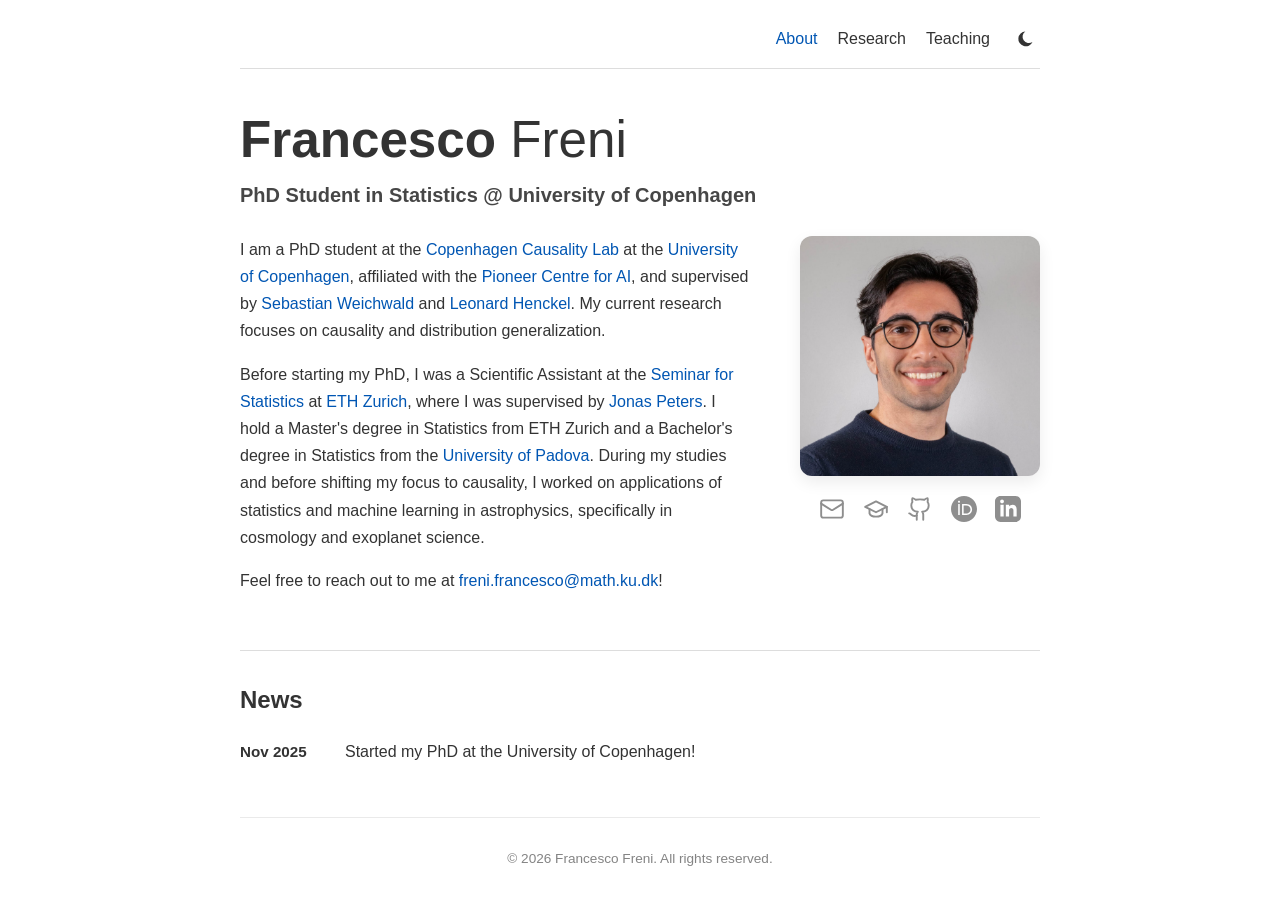
==== index.html @ 77096184 "added favicon" ====
<!DOCTYPE html>
<html lang="en">
<head>
    <meta charset="UTF-8">
    <meta name="viewport" content="width=device-width, initial-scale=1.0">
    <title>Francesco Freni | About</title>
    <link rel="icon" href="data:image/svg+xml,<svg xmlns=%22http://www.w3.org/2000/svg%22 viewBox=%220 0 100 100%22><text y=%22.9em%22 font-size=%2290%22>🌋</text></svg>">
    <link rel="stylesheet" href="style.css">
    <script>
        const savedTheme = localStorage.getItem('theme') || (window.matchMedia('(prefers-color-scheme: dark)').matches ? 'dark' : 'light');
        if (savedTheme === 'dark') document.documentElement.setAttribute('data-theme', 'dark');
    </script>
</head>
<body>
    <header>
        <div class="hidden-title">
            <a href="index.html"><strong>Francesco</strong> Freni</a>
        </div>
        <nav>
            <a href="index.html" class="active">About</a>
            <a href="research.html">Research</a>
            <a href="teaching.html">Teaching</a>
            <button id="theme-toggle" aria-label="Toggle Dark Mode"></button>
        </nav>
    </header>

    <main>
        <div class="hero-title">
            <h1><strong>Francesco</strong> Freni</h1>
            <p>PhD Student in Statistics @ University of Copenhagen</p>
        </div>

        <div class="profile-container">
            <div>
                <p>
                  I am a PhD student at the <a href="https://cocala.github.io/">Copenhagen Causality Lab</a> at the
                  <a href="https://www.ku.dk/en">University of Copenhagen</a>, affiliated with the
                    <a href="https://www.aicentre.dk/">Pioneer Centre for AI</a>,
                  and supervised by <a href="https://sweichwald.de/">Sebastian Weichwald</a> and
                  <a href="https://henckell.github.io">Leonard Henckel</a>.
                  My current research focuses on causality and distribution generalization.
                </p>
                <p>
                  Before starting my PhD, I was a Scientific Assistant at the <a href="https://math.ethz.ch/sfs">Seminar for Statistics</a>
                  at <a href="https://ethz.ch/en.html">ETH Zurich</a>, where I was supervised by
                    <a href="https://people.math.ethz.ch/~jopeters/">Jonas Peters</a>.
                  I hold a Master's degree in Statistics from ETH Zurich and a Bachelor's degree in Statistics from the
                  <a href="https://www.unipd.it/en/">University of Padova</a>.
                    During my studies and before shifting my focus to causality, I worked on applications
                    of statistics and machine learning in astrophysics, specifically in cosmology and exoplanet science.
                </p>
                <p>Feel free to reach out to me at <a href="mailto:freni.francesco@math.ku.dk">freni.francesco@math.ku.dk</a>!</p>
            </div>

            <div class="profile-pic-column">
                <img src="assets/prof_pic.jpg" alt="Francesco Freni" class="profile-pic">
                <div class="social-icons">
                    <a href="mailto:freni.francesco@math.ku.dk" aria-label="Email">
                        <svg class="icon" viewBox="0 0 24 24" fill="none" stroke="currentColor" stroke-width="1.75" stroke-linecap="round" stroke-linejoin="round"><rect width="20" height="16" x="2" y="4" rx="2"/><path d="m22 7-8.97 5.7a1.94 1.94 0 0 1-2.06 0L2 7"/></svg>
                    </a>
                    <a href="https://scholar.google.com/citations?user=vnBYubYAAAAJ" aria-label="Google Scholar">
                        <svg class="icon" viewBox="0 0 24 24" fill="none" stroke="currentColor" stroke-width="1.75" stroke-linecap="round" stroke-linejoin="round"><path d="M2 10L12 5L22 10L12 15L2 10Z"/><path d="M6 12V16C6 16 7 19 12 19C17 19 18 16 18 16V12"/><path d="M22 10V15"/></svg>
                    </a>
                    <a href="https://github.com/francescofreni" aria-label="GitHub">
                        <svg class="icon" viewBox="0 0 24 24" fill="none" stroke="currentColor" stroke-width="1.75" stroke-linecap="round" stroke-linejoin="round"><path d="M15 22v-4a4.8 4.8 0 0 0-1-3.5c3 0 6-2 6-5.5.08-1.25-.27-2.48-1-3.5.28-1.15.28-2.35 0-3.5 0 0-1 0-3 1.5-2.64-.5-5.36-.5-8 0C6 2 5 2 5 2c-.3 1.15-.3 2.35 0 3.5A5.403 5.403 0 0 0 4 9c0 3.5 3 5.5 6 5.5-.39.49-.68 1.05-.85 1.65-.17.6-.22 1.23-.15 1.85v4"/><path d="M9 18c-4.51 2-5-2-7-2"/></svg>
                    </a>
                    <a href="https://orcid.org/0009-0009-1938-6429" aria-label="ORCID">
                        <svg class="icon" viewBox="0 0 24 24" fill="currentColor" aria-hidden="true">
                            <path d="M12 0C5.372 0 0 5.372 0 12s5.372 12 12 12 12-5.372 12-12S18.628 0 12 0zM7.369 4.378c.525 0 .947.431.947.947s-.422.946-.947.946a.95.95 0 0 1-.947-.946c0-.522.422-.947.947-.947zm-.722 3.038h1.444v10.041H6.647V7.416zm3.562 0h3.9c3.712 0 5.344 2.653 5.344 5.025 0 2.578-2.016 5.025-5.325 5.025h-3.919V7.416zm1.444 1.303v7.444h2.297c3.272 0 4.022-2.484 4.022-3.722 0-2.016-1.284-3.722-4.097-3.722h-2.222z"/>
                        </svg>
                    </a>
                    <a href="https://www.linkedin.com/in/francesco-freni/" aria-label="LinkedIn">
                        <svg class="icon" viewBox="0 0 24 24" fill="currentColor" aria-hidden="true"><path d="M19 0h-14c-2.761 0-5 2.239-5 5v14c0 2.761 2.239 5 5 5h14c2.762 0 5-2.239 5-5v-14c0-2.761-2.238-5-5-5zm-11 19h-3v-11h3v11zm-1.5-12.268c-.966 0-1.75-.79-1.75-1.764s.784-1.764 1.75-1.764 1.75.79 1.75 1.764-.783 1.764-1.75 1.764zm13.5 12.268h-3v-5.604c0-3.368-4-3.113-4 0v5.604h-3v-11h3v1.765c1.396-2.586 7-2.777 7 2.476v6.759z"/></svg>
                    </a>
                </div>
            </div>
        </div>

        <hr class="separator">

        <section>
            <h2>News</h2>
            <ul class="news-list">
                <li class="news-item">
                    <div class="news-date">Nov 2025</div>
                    <div class="news-text">Started my PhD at the University of Copenhagen!</div>
                </li>
            </ul>
        </section>
    </main>

    <footer>
        <hr class="separator">
        <p>&copy; 2026 Francesco Freni. All rights reserved.</p>
    </footer>

    <script>
        const toggleBtn = document.getElementById('theme-toggle');
        const root = document.documentElement;

        const sunIcon = `<svg viewBox="0 0 24 24" fill="none" stroke="currentColor" stroke-width="2" stroke-linecap="round" stroke-linejoin="round"><circle cx="12" cy="12" r="4" /><path d="M12 2v2M12 20v2M4.93 4.93l1.41 1.41M17.66 17.66l1.41 1.41M2 12h2M20 12h2M4.93 19.07l1.41-1.41M17.66 6.34l1.41-1.41" /></svg>`;
        const moonIcon = `<svg viewBox="0 0 24 24" aria-hidden="true"><path fill="currentColor" fill-rule="evenodd" d="M21 15.6A8.9 8.9 0 1 1 12.4 3 a7.1 7.1 0 0 0 8.6 12.6z"/></svg>`;

        // Set initial icon
        toggleBtn.innerHTML = root.getAttribute('data-theme') === 'dark' ? sunIcon : moonIcon;

        toggleBtn.addEventListener('click', () => {
            const isDark = root.getAttribute('data-theme') === 'dark';
            if (isDark) {
                root.removeAttribute('data-theme');
                localStorage.setItem('theme', 'light');
                toggleBtn.innerHTML = moonIcon;
            } else {
                root.setAttribute('data-theme', 'dark');
                localStorage.setItem('theme', 'dark');
                toggleBtn.innerHTML = sunIcon;
            }
        });
    </script>
</body>
</html>
---- style.css ----
/* ==========================================================================
   1. Variables & Theming
   ========================================================================== */
:root {
  --text-color: #333;
  --link-color: #0056b3;
  --bg-color: #fff;
  --nav-bg: #f8f9fa;
  --border-color: #ddd;
}

[data-theme="dark"] {
  --text-color: #e4e4e4;
  --link-color: #66b2ff;
  --bg-color: #121212;
  --nav-bg: #1e1e1e;
  --border-color: #444;
}

/* ==========================================================================
   2. Global & Base Styles
   ========================================================================== */
body {
  font-family: -apple-system, BlinkMacSystemFont, "Segoe UI", Roboto, Helvetica, Arial, sans-serif;
  line-height: 1.6;
  color: var(--text-color);
  background-color: var(--bg-color);
  max-width: 800px;
  margin: 0 auto;
  padding: 0 20px;
  transition: background-color 0.3s ease, color 0.3s ease;

  /* Sticky Footer Flexbox */
  display: flex;
  flex-direction: column;
  min-height: 100vh;
}

main {
  flex: 1; /* Forces the main content to grow and push the footer down */
}

h1, h2, h3 {
  color: var(--text-color);
}

a {
  color: var(--link-color);
  text-decoration: none;
}

a:hover {
  text-decoration: underline;
}

hr.separator {
  border: 0;
  border-top: 1px solid var(--border-color);
  margin: 30px 0;
}

/* ==========================================================================
   3. Header & Navigation
   ========================================================================== */
header {
  border-bottom: 1px solid var(--border-color);
  padding: 20px 0 10px 0;
  margin-bottom: 30px;
  display: flex;
  justify-content: space-between;
  align-items: center;
}

header h2 {
  margin: 0;
}

/* Header Site Title */
header div a {
  color: var(--text-color);
  font-size: 1.5rem;
  text-decoration: none;
  transition: color 0.3s ease;
}

header div a:hover {
  color: var(--link-color);
  text-decoration: none;
}

.hidden-title {
  visibility: hidden;
}

/* Navigation Links */
nav {
  display: flex;
  align-items: center;
}

nav a {
  margin-left: 20px;
  text-decoration: none;
  color: var(--text-color);
  font-weight: 500;
  transition: color 0.3s ease;
}

nav a.active {
  color: var(--link-color);
}

nav a:hover {
  color: var(--link-color);
  text-decoration: none;
}

/* Theme Toggle Button */
#theme-toggle {
  background: none;
  border: none;
  cursor: pointer;
  color: var(--text-color);
  margin-left: 20px;
  display: flex;
  align-items: center;
  padding: 5px;
  transition: all 200ms ease;
}

#theme-toggle svg {
  width: 20px;
  height: 20px;
}

#theme-toggle:hover {
  color: var(--link-color) !important;
  transform: translateY(-2px);
}

/* ==========================================================================
   4. About Page & Profile Section
   ========================================================================== */
.hero-title {
  margin-top: 10px;
  margin-bottom: 25px; /* Added more space between subtitle and content */
}

.hero-title h1 {
  font-size: 3.2rem; /* Slightly larger to match the bold presence in the image */
  font-weight: 500;
  margin: 0 0 8px 0;
  line-height: 1.2;
}

.hero-title h1 strong {
  font-weight: 800; /* Extra bold for the first name */
}

.hero-title p {
  font-size: 1.25rem;
  font-weight: 700; /* Made bolder to match the screenshot */
  margin: 0;
  color: var(--text-color);
  opacity: 0.9;
}

.profile-container {
  display: flex;
  gap: 50px; /* Widened the gap between text and image for a cleaner look */
  align-items: flex-start;
  justify-content: space-between;
  margin-bottom: 40px;
}

/* Specifically targets the text column to fill available space */
.profile-container > div:first-child {
  flex: 1;
  line-height: 1.7; /* Slightly more breathable text */
}

.profile-container > div:first-child p:first-child {
  margin-top: 0; /* Ensures the text aligns perfectly with the top of the image */
}

.profile-pic-column {
  flex: 0 0 240px; /* Sets a fixed, slightly larger width for the right column */
  display: flex;
  flex-direction: column;
  align-items: center;
}

.profile-pic {
  width: 100%;
  border-radius: 12px; /* Softer, more modern rounded corners like the image */
  box-shadow: 0 6px 16px rgba(0,0,0,0.08); /* Softer, more diffused shadow */
  object-fit: cover;
}

/* Social Icons */
.social-icons {
  display: flex;
  gap: 18px; /* Slightly more breathing room between icons */
  margin-top: 20px;
  justify-content: center;
  width: 100%;
}

.social-icons a {
  color: var(--text-color);
  opacity: 0.55; /* Makes them a more subtle grey, like the screenshot */
  display: inline-block;
  transition: color 0.3s ease, opacity 0.3s ease, transform 0.2s ease;
}

.social-icons a svg {
  width: 26px; /* Slightly larger icons */
  height: 26px;
}

.social-icons a:hover {
  opacity: 1;
  color: var(--link-color) !important;
  transform: translateY(-2px);
}

/* ==========================================================================
   5. News Section
   ========================================================================== */
.news-section {
  background: var(--nav-bg);
  padding: 15px 20px;
  border-radius: 5px;
}

.news-list {
  list-style: none;
  padding: 0;
  margin: 0;
}

.news-item {
  display: flex;
  margin-bottom: 12px;
  align-items: baseline;
}

.news-date {
  flex: 0 0 90px;
  font-weight: 600;
  color: var(--text-color);
  font-size: 0.95rem;
}

.news-text {
  flex: 1;
  margin-left: 15px;
}

/* ==========================================================================
   6. Research Page & Publications
   ========================================================================== */
/* Exceptions for links inside h2 tags (like university links) */
main h2 a {
  color: var(--text-color);
  text-decoration: none;
  transition: color 0.3s ease;
}

main h2 a:hover {
  color: var(--link-color);
  text-decoration: underline;
}

.pub-item {
  margin-bottom: 20px;
}

.pub-title {
  font-weight: bold;
}

.pub-authors {
  color: var(--text-color);
}

.pub-venue {
  font-style: italic;
}

/* Publication Venue Links (arXiv / Journal) */
.pub-venue a.venue-text-link {
  color: var(--text-color);
  text-decoration: none;
  transition: color 0.3s ease;
}

.pub-venue a.venue-text-link:hover {
  color: var(--link-color);
  text-decoration: underline;
}

/* Publication Icon Links (GitHub) */
.pub-venue a.venue-icon-link {
  color: var(--text-color);
  display: inline-block;
  transition: color 0.3s ease, transform 0.2s ease;
}

.pub-venue a.venue-icon-link:hover {
  color: var(--link-color) !important;
  transform: translateY(-2px);
}

/* Old standard publication link buttons (kept for backward compatibility) */
.pub-links a {
  font-size: 0.9em;
  border: 1px solid var(--link-color);
  padding: 2px 8px;
  border-radius: 4px;
  margin-right: 5px;
  text-decoration: none;
}

.pub-links a:hover {
  background-color: var(--link-color);
  color: var(--bg-color);
}

/* ==========================================================================
   7. Footer
   ========================================================================== */
footer {
  text-align: center;
  padding-bottom: 30px;
  color: var(--text-color);
  opacity: 0.6;
  font-size: 0.85rem;
}

footer p {
  margin: 0;
}

/* ==========================================================================
   8. Responsive Design (Mobile Support)
   ========================================================================== */
@media (max-width: 768px) {
  /* --- 1. Header & Navigation Fixes --- */
  header {
    flex-direction: column; /* Stacks your name above the menu */
    gap: 15px; /* Adds space between your name and the menu */
    padding-bottom: 15px;
  }

  header div a {
    font-size: 1.3rem; /* Slightly shrinks your name in the top left */
  }

  nav {
    width: 100%;
    justify-content: center; /* Centers all the links */
    flex-wrap: wrap; /* Allows links to wrap if the screen is super narrow */
    gap: 15px; /* Adds even spacing between links */
  }

  nav a {
    margin-left: 0; /* Removes the rigid desktop margins */
  }

  #theme-toggle {
    margin-left: 0;
  }

  /* --- 2. About Page Layout Fixes --- */
  .hero-title h1 {
    font-size: 2.4rem;
  }

  .hero-title p {
    font-size: 1.1rem;
    text-align: center; /* Centers the subtitle nicely on mobile */
  }

  .profile-container {
    flex-direction: column-reverse; /* Puts image above text */
    gap: 30px;
    align-items: center;
  }

  .profile-container > div:first-child {
    width: 100%;
  }

  .profile-pic-column {
    flex: auto;
    width: 100%;
    max-width: 240px;
  }
}
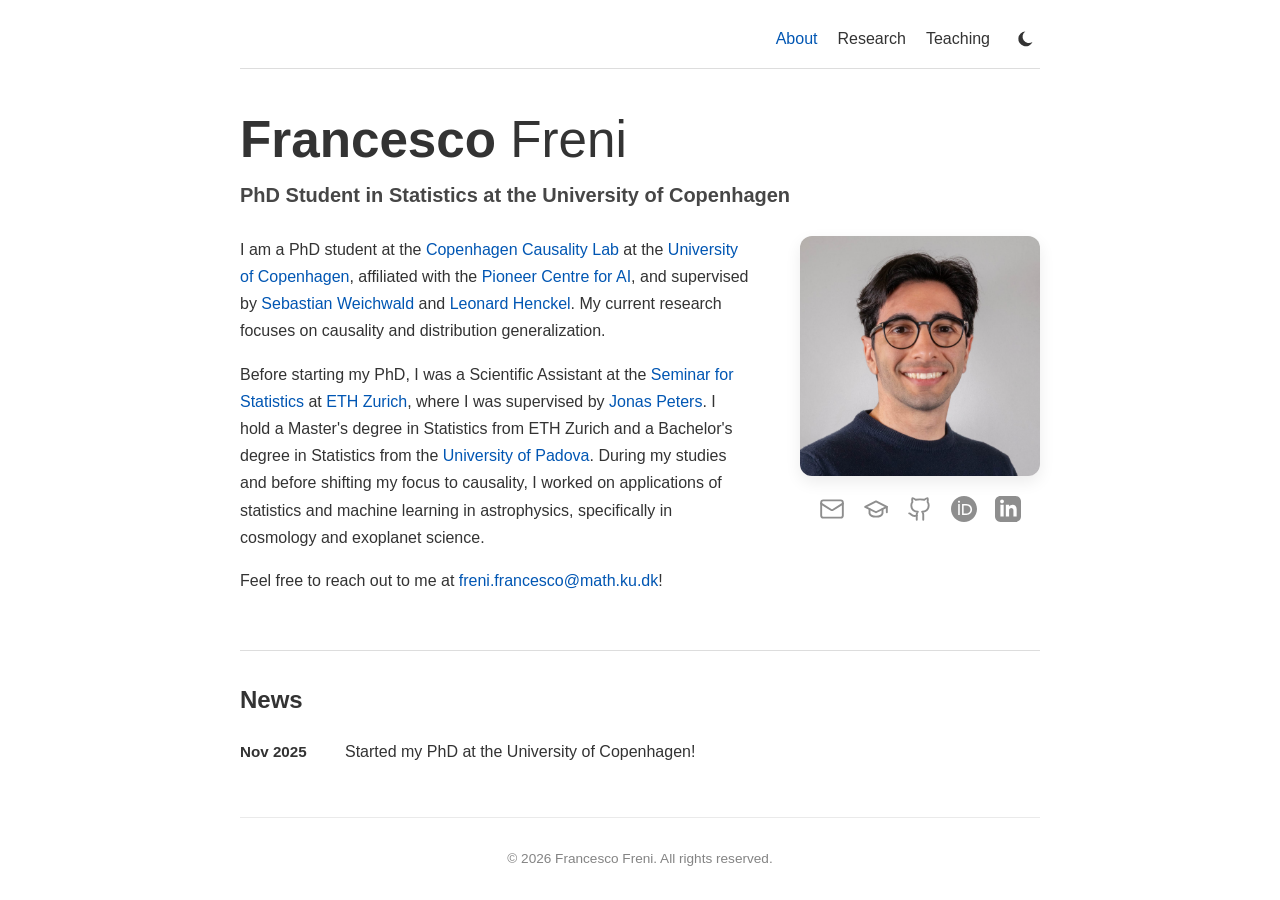
==== commit d5a7363e: "updated text" ====
--- a/index.html
+++ b/index.html
@@ -16,6 +16,13 @@
         <div class="hidden-title">
             <a href="index.html"><strong>Francesco</strong> Freni</a>
         </div>
+
+        <button class="hamburger" aria-label="Menu">
+            <span class="bar"></span>
+            <span class="bar"></span>
+            <span class="bar"></span>
+        </button>
+
         <nav>
             <a href="index.html" class="active">About</a>
             <a href="research.html">Research</a>
@@ -27,7 +34,7 @@
     <main>
         <div class="hero-title">
             <h1><strong>Francesco</strong> Freni</h1>
-            <p>PhD Student in Statistics @ University of Copenhagen</p>
+            <p>PhD Student in Statistics at the University of Copenhagen</p>
         </div>
 
         <div class="profile-container">
@@ -95,6 +102,7 @@
     </footer>
 
     <script>
+        // Dark Mode Logic
         const toggleBtn = document.getElementById('theme-toggle');
         const root = document.documentElement;
 
@@ -116,6 +124,16 @@
                 toggleBtn.innerHTML = sunIcon;
             }
         });
+
+        // Mobile Menu Dropdown Logic
+        const hamburger = document.querySelector(".hamburger");
+        const navMenu = document.querySelector("nav");
+
+        hamburger.addEventListener("click", () => {
+            hamburger.classList.toggle("active");
+            navMenu.classList.toggle("active");
+            document.body.classList.toggle("menu-open");
+        });
     </script>
 </body>
 </html>
--- a/style.css
+++ b/style.css
@@ -69,6 +69,7 @@
   display: flex;
   justify-content: space-between;
   align-items: center;
+  position: relative; /* Needed to anchor the mobile dropdown */
 }
 
 header h2 {
@@ -125,7 +126,7 @@
   display: flex;
   align-items: center;
   padding: 5px;
-  transition: all 200ms ease;
+  transition: transform 0.2s ease;
 }
 
 #theme-toggle svg {
@@ -138,28 +139,48 @@
   transform: translateY(-2px);
 }
 
+/* Hamburger Icon Base (Hidden on Desktop) */
+.hamburger {
+  display: none;
+  cursor: pointer;
+  border: none;
+  background: none;
+  padding: 0;
+  z-index: 1000;
+}
+
+.hamburger .bar {
+  display: block;
+  width: 25px;
+  height: 3px;
+  margin: 5px auto;
+  transition: all 0.3s ease-in-out;
+  background-color: var(--text-color);
+  border-radius: 3px;
+}
+
 /* ==========================================================================
    4. About Page & Profile Section
    ========================================================================== */
 .hero-title {
   margin-top: 10px;
-  margin-bottom: 25px; /* Added more space between subtitle and content */
+  margin-bottom: 25px;
 }
 
 .hero-title h1 {
-  font-size: 3.2rem; /* Slightly larger to match the bold presence in the image */
+  font-size: 3.2rem;
   font-weight: 500;
   margin: 0 0 8px 0;
   line-height: 1.2;
 }
 
 .hero-title h1 strong {
-  font-weight: 800; /* Extra bold for the first name */
+  font-weight: 800;
 }
 
 .hero-title p {
   font-size: 1.25rem;
-  font-weight: 700; /* Made bolder to match the screenshot */
+  font-weight: 700;
   margin: 0;
   color: var(--text-color);
   opacity: 0.9;
@@ -167,24 +188,23 @@
 
 .profile-container {
   display: flex;
-  gap: 50px; /* Widened the gap between text and image for a cleaner look */
+  gap: 50px;
   align-items: flex-start;
   justify-content: space-between;
   margin-bottom: 40px;
 }
 
-/* Specifically targets the text column to fill available space */
 .profile-container > div:first-child {
   flex: 1;
-  line-height: 1.7; /* Slightly more breathable text */
+  line-height: 1.7;
 }
 
 .profile-container > div:first-child p:first-child {
-  margin-top: 0; /* Ensures the text aligns perfectly with the top of the image */
+  margin-top: 0;
 }
 
 .profile-pic-column {
-  flex: 0 0 240px; /* Sets a fixed, slightly larger width for the right column */
+  flex: 0 0 240px;
   display: flex;
   flex-direction: column;
   align-items: center;
@@ -192,15 +212,15 @@
 
 .profile-pic {
   width: 100%;
-  border-radius: 12px; /* Softer, more modern rounded corners like the image */
-  box-shadow: 0 6px 16px rgba(0,0,0,0.08); /* Softer, more diffused shadow */
+  border-radius: 12px;
+  box-shadow: 0 6px 16px rgba(0,0,0,0.08);
   object-fit: cover;
 }
 
 /* Social Icons */
 .social-icons {
   display: flex;
-  gap: 18px; /* Slightly more breathing room between icons */
+  gap: 18px;
   margin-top: 20px;
   justify-content: center;
   width: 100%;
@@ -208,13 +228,13 @@
 
 .social-icons a {
   color: var(--text-color);
-  opacity: 0.55; /* Makes them a more subtle grey, like the screenshot */
+  opacity: 0.55;
   display: inline-block;
   transition: color 0.3s ease, opacity 0.3s ease, transform 0.2s ease;
 }
 
 .social-icons a svg {
-  width: 26px; /* Slightly larger icons */
+  width: 26px;
   height: 26px;
 }
 
@@ -260,7 +280,6 @@
 /* ==========================================================================
    6. Research Page & Publications
    ========================================================================== */
-/* Exceptions for links inside h2 tags (like university links) */
 main h2 a {
   color: var(--text-color);
   text-decoration: none;
@@ -272,23 +291,11 @@
   text-decoration: underline;
 }
 
-.pub-item {
-  margin-bottom: 20px;
-}
-
-.pub-title {
-  font-weight: bold;
-}
-
-.pub-authors {
-  color: var(--text-color);
-}
-
-.pub-venue {
-  font-style: italic;
-}
-
-/* Publication Venue Links (arXiv / Journal) */
+.pub-item { margin-bottom: 20px; }
+.pub-title { font-weight: bold; }
+.pub-authors { color: var(--text-color); }
+.pub-venue { font-style: italic; }
+
 .pub-venue a.venue-text-link {
   color: var(--text-color);
   text-decoration: none;
@@ -300,7 +307,6 @@
   text-decoration: underline;
 }
 
-/* Publication Icon Links (GitHub) */
 .pub-venue a.venue-icon-link {
   color: var(--text-color);
   display: inline-block;
@@ -312,7 +318,6 @@
   transform: translateY(-2px);
 }
 
-/* Old standard publication link buttons (kept for backward compatibility) */
 .pub-links a {
   font-size: 0.9em;
   border: 1px solid var(--link-color);
@@ -343,47 +348,472 @@
 }
 
 /* ==========================================================================
+   1. Variables & Theming
+   ========================================================================== */
+:root {
+  --text-color: #333;
+  --link-color: #0056b3;
+  --bg-color: #fff;
+  --nav-bg: #f8f9fa;
+  --border-color: #ddd;
+}
+
+[data-theme="dark"] {
+  --text-color: #e4e4e4;
+  --link-color: #66b2ff;
+  --bg-color: #121212;
+  --nav-bg: #1e1e1e;
+  --border-color: #444;
+}
+
+/* ==========================================================================
+   2. Global & Base Styles
+   ========================================================================== */
+body {
+  font-family: -apple-system, BlinkMacSystemFont, "Segoe UI", Roboto, Helvetica, Arial, sans-serif;
+  line-height: 1.6;
+  color: var(--text-color);
+  background-color: var(--bg-color);
+  max-width: 800px;
+  margin: 0 auto;
+  padding: 0 20px;
+  transition: background-color 0.3s ease, color 0.3s ease;
+
+  /* Sticky Footer Flexbox */
+  display: flex;
+  flex-direction: column;
+  min-height: 100vh;
+}
+
+main {
+  flex: 1; /* Forces the main content to grow and push the footer down */
+}
+
+h1, h2, h3 {
+  color: var(--text-color);
+}
+
+a {
+  color: var(--link-color);
+  text-decoration: none;
+}
+
+a:hover {
+  text-decoration: underline;
+}
+
+hr.separator {
+  border: 0;
+  border-top: 1px solid var(--border-color);
+  margin: 30px 0;
+}
+
+/* ==========================================================================
+   3. Header & Navigation
+   ========================================================================== */
+header {
+  border-bottom: 1px solid var(--border-color);
+  padding: 20px 0 10px 0;
+  margin-bottom: 30px;
+  display: flex;
+  justify-content: space-between;
+  align-items: center;
+  position: relative; /* Needed to anchor the mobile dropdown */
+}
+
+header h2 {
+  margin: 0;
+}
+
+/* Header Site Title */
+header div a {
+  color: var(--text-color);
+  font-size: 1.5rem;
+  text-decoration: none;
+  transition: color 0.3s ease;
+}
+
+header div a:hover {
+  color: var(--link-color);
+  text-decoration: none;
+}
+
+.hidden-title {
+  visibility: hidden;
+}
+
+/* Navigation Links */
+nav {
+  display: flex;
+  align-items: center;
+}
+
+nav a {
+  margin-left: 20px;
+  text-decoration: none;
+  color: var(--text-color);
+  font-weight: 500;
+  transition: color 0.3s ease;
+}
+
+nav a.active {
+  color: var(--link-color);
+}
+
+nav a:hover {
+  color: var(--link-color);
+  text-decoration: none;
+}
+
+/* Theme Toggle Button */
+#theme-toggle {
+  background: none;
+  border: none;
+  cursor: pointer;
+  color: var(--text-color);
+  margin-left: 20px;
+  display: flex;
+  align-items: center;
+  padding: 5px;
+  transition: transform 0.2s ease;
+}
+
+#theme-toggle svg {
+  width: 20px;
+  height: 20px;
+}
+
+#theme-toggle:hover {
+  color: var(--link-color) !important;
+  transform: translateY(-2px);
+}
+
+/* Hamburger Icon Base (Hidden on Desktop) */
+.hamburger {
+  display: none;
+  cursor: pointer;
+  border: none;
+  background: none;
+  padding: 0;
+  z-index: 1000;
+}
+
+.hamburger .bar {
+  display: block;
+  width: 25px;
+  height: 3px;
+  margin: 5px auto;
+  transition: all 0.3s ease-in-out;
+  background-color: var(--text-color);
+  border-radius: 3px;
+}
+
+/* ==========================================================================
+   4. About Page & Profile Section
+   ========================================================================== */
+.hero-title {
+  margin-top: 10px;
+  margin-bottom: 25px;
+}
+
+.hero-title h1 {
+  font-size: 3.2rem;
+  font-weight: 500;
+  margin: 0 0 8px 0;
+  line-height: 1.2;
+}
+
+.hero-title h1 strong {
+  font-weight: 800;
+}
+
+.hero-title p {
+  font-size: 1.25rem;
+  font-weight: 700;
+  margin: 0;
+  color: var(--text-color);
+  opacity: 0.9;
+}
+
+.profile-container {
+  display: flex;
+  gap: 50px;
+  align-items: flex-start;
+  justify-content: space-between;
+  margin-bottom: 40px;
+}
+
+.profile-container > div:first-child {
+  flex: 1;
+  line-height: 1.7;
+}
+
+.profile-container > div:first-child p:first-child {
+  margin-top: 0;
+}
+
+.profile-pic-column {
+  flex: 0 0 240px;
+  display: flex;
+  flex-direction: column;
+  align-items: center;
+}
+
+.profile-pic {
+  width: 100%;
+  border-radius: 12px;
+  box-shadow: 0 6px 16px rgba(0,0,0,0.08);
+  object-fit: cover;
+}
+
+/* Social Icons */
+.social-icons {
+  display: flex;
+  gap: 18px;
+  margin-top: 20px;
+  justify-content: center;
+  width: 100%;
+}
+
+.social-icons a {
+  color: var(--text-color);
+  opacity: 0.55;
+  display: inline-block;
+  transition: color 0.3s ease, opacity 0.3s ease, transform 0.2s ease;
+}
+
+.social-icons a svg {
+  width: 26px;
+  height: 26px;
+}
+
+.social-icons a:hover {
+  opacity: 1;
+  color: var(--link-color) !important;
+  transform: translateY(-2px);
+}
+
+/* ==========================================================================
+   5. News Section
+   ========================================================================== */
+.news-section {
+  background: var(--nav-bg);
+  padding: 15px 20px;
+  border-radius: 5px;
+}
+
+.news-list {
+  list-style: none;
+  padding: 0;
+  margin: 0;
+}
+
+.news-item {
+  display: flex;
+  margin-bottom: 12px;
+  align-items: baseline;
+}
+
+.news-date {
+  flex: 0 0 90px;
+  font-weight: 600;
+  color: var(--text-color);
+  font-size: 0.95rem;
+}
+
+.news-text {
+  flex: 1;
+  margin-left: 15px;
+}
+
+/* ==========================================================================
+   6. Research Page & Publications
+   ========================================================================== */
+main h2 a {
+  color: var(--text-color);
+  text-decoration: none;
+  transition: color 0.3s ease;
+}
+
+main h2 a:hover {
+  color: var(--link-color);
+  text-decoration: underline;
+}
+
+.pub-item { margin-bottom: 20px; }
+.pub-title { font-weight: bold; }
+.pub-authors { color: var(--text-color); }
+.pub-venue { font-style: italic; }
+
+.pub-venue a.venue-text-link {
+  color: var(--text-color);
+  text-decoration: none;
+  transition: color 0.3s ease;
+}
+
+.pub-venue a.venue-text-link:hover {
+  color: var(--link-color);
+  text-decoration: underline;
+}
+
+.pub-venue a.venue-icon-link {
+  color: var(--text-color);
+  display: inline-block;
+  transition: color 0.3s ease, transform 0.2s ease;
+}
+
+.pub-venue a.venue-icon-link:hover {
+  color: var(--link-color) !important;
+  transform: translateY(-2px);
+}
+
+.pub-links a {
+  font-size: 0.9em;
+  border: 1px solid var(--link-color);
+  padding: 2px 8px;
+  border-radius: 4px;
+  margin-right: 5px;
+  text-decoration: none;
+}
+
+.pub-links a:hover {
+  background-color: var(--link-color);
+  color: var(--bg-color);
+}
+
+/* ==========================================================================
+   7. Footer
+   ========================================================================== */
+footer {
+  text-align: center;
+  padding-bottom: 30px;
+  color: var(--text-color);
+  opacity: 0.6;
+  font-size: 0.85rem;
+}
+
+footer p {
+  margin: 0;
+}
+
+/* ==========================================================================
    8. Responsive Design (Mobile Support)
    ========================================================================== */
 @media (max-width: 768px) {
+  /* Prevent scrolling when menu is open */
+  body.menu-open {
+    overflow: hidden;
+  }
+
+  /* The Dimming Overlay */
+  body::after {
+    content: '';
+    position: fixed;
+    top: 0;
+    left: 0;
+    width: 100%;
+    height: 100%;
+    background: rgba(0, 0, 0, 0.6);
+    opacity: 0;
+    visibility: hidden;
+    transition: opacity 0.3s ease;
+    z-index: 900;
+  }
+
+  body.menu-open::after {
+    opacity: 1;
+    visibility: visible;
+  }
+
   /* --- 1. Header & Navigation Fixes --- */
   header {
-    flex-direction: column; /* Stacks your name above the menu */
-    gap: 15px; /* Adds space between your name and the menu */
+    flex-direction: row;
+
+    margin-left: -20px;
+    margin-right: -20px;
+    padding-left: 20px;
+    padding-right: 20px;
     padding-bottom: 15px;
+
+    background-color: var(--bg-color);
+    z-index: 1000;
+    transition: border-color 0.3s ease;
+  }
+
+  body.menu-open header {
+    border-bottom-color: transparent;
   }
 
   header div a {
-    font-size: 1.3rem; /* Slightly shrinks your name in the top left */
-  }
-
+    font-size: 1.4rem;
+  }
+
+  .hamburger {
+    display: block;
+  }
+
+  .hamburger.active .bar:nth-child(1) {
+    transform: translateY(8px) rotate(45deg);
+  }
+  .hamburger.active .bar:nth-child(2) {
+    opacity: 0;
+  }
+  .hamburger.active .bar:nth-child(3) {
+    transform: translateY(-8px) rotate(-45deg);
+  }
+
+  /* Full-Width Dropdown Menu Configuration */
   nav {
-    width: 100%;
-    justify-content: center; /* Centers all the links */
-    flex-wrap: wrap; /* Allows links to wrap if the screen is super narrow */
-    gap: 15px; /* Adds even spacing between links */
+    position: absolute;
+    top: 100%;
+    left: 0;
+    right: 0;
+    box-sizing: border-box;
+
+    background-color: var(--bg-color);
+    flex-direction: column;
+    align-items: flex-end;
+
+    padding: 10px 20px 30px 20px;
+    gap: 20px;
+    border-bottom: 1px solid var(--border-color);
+    z-index: 999;
+
+    opacity: 0;
+    visibility: hidden;
+    transform: translateY(-10px);
+    transition: all 0.3s ease;
+  }
+
+  nav.active {
+    opacity: 1;
+    visibility: visible;
+    transform: translateY(0);
   }
 
   nav a {
-    margin-left: 0; /* Removes the rigid desktop margins */
+    margin-left: 0;
+    font-size: 1.2rem;
   }
 
   #theme-toggle {
     margin-left: 0;
+    padding-right: 0;
   }
 
   /* --- 2. About Page Layout Fixes --- */
   .hero-title h1 {
     font-size: 2.4rem;
+    text-align: center;
   }
 
   .hero-title p {
     font-size: 1.1rem;
-    text-align: center; /* Centers the subtitle nicely on mobile */
+    text-align: center;
   }
 
   .profile-container {
-    flex-direction: column-reverse; /* Puts image above text */
+    flex-direction: column-reverse;
     gap: 30px;
     align-items: center;
   }
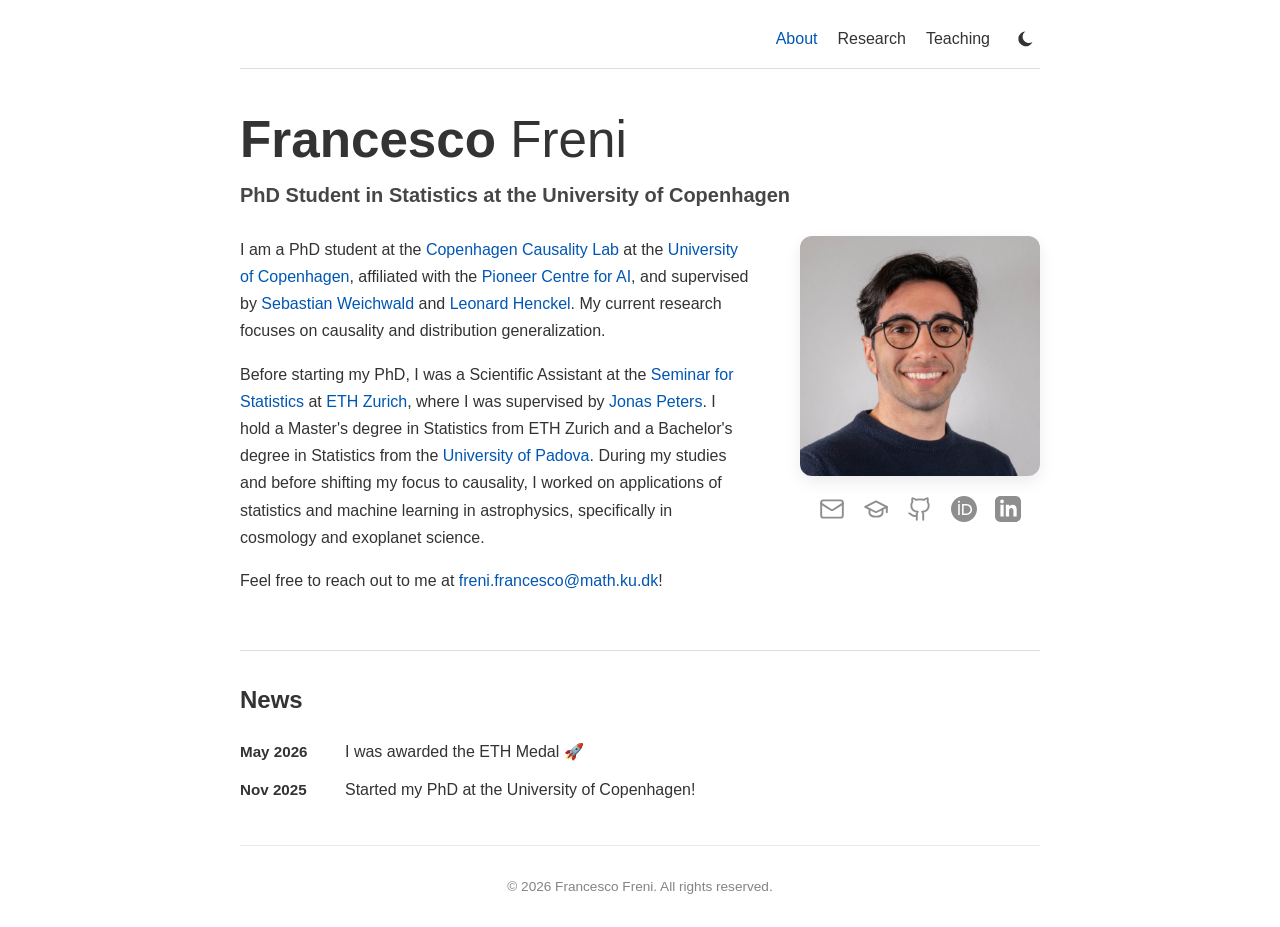
==== commit 6305ce65: "updated news and teaching" ====
--- a/index.html
+++ b/index.html
@@ -89,6 +89,10 @@
             <h2>News</h2>
             <ul class="news-list">
                 <li class="news-item">
+                    <div class="news-date">May 2026</div>
+                    <div class="news-text">I was awarded the ETH Medal 🚀</div>
+                </li>
+                <li class="news-item">
                     <div class="news-date">Nov 2025</div>
                     <div class="news-text">Started my PhD at the University of Copenhagen!</div>
                 </li>
--- a/style.css
+++ b/style.css
@@ -774,21 +774,26 @@
     flex-direction: column;
     align-items: flex-end;
 
-    padding: 10px 20px 30px 20px;
+    /* Slide Animation Setup */
+    max-height: 0;
+    padding: 0 20px;
+    overflow: hidden;
     gap: 20px;
-    border-bottom: 1px solid var(--border-color);
+    border-bottom: 1px solid transparent;
     z-index: 999;
 
     opacity: 0;
     visibility: hidden;
-    transform: translateY(-10px);
-    transition: all 0.3s ease;
+    transition: all 0.3s ease-in-out;
   }
 
   nav.active {
+    max-height: 280px;
+    padding: 15px 20px 30px 20px;
+    border-bottom: 1px solid var(--border-color);
+
     opacity: 1;
     visibility: visible;
-    transform: translateY(0);
   }
 
   nav a {
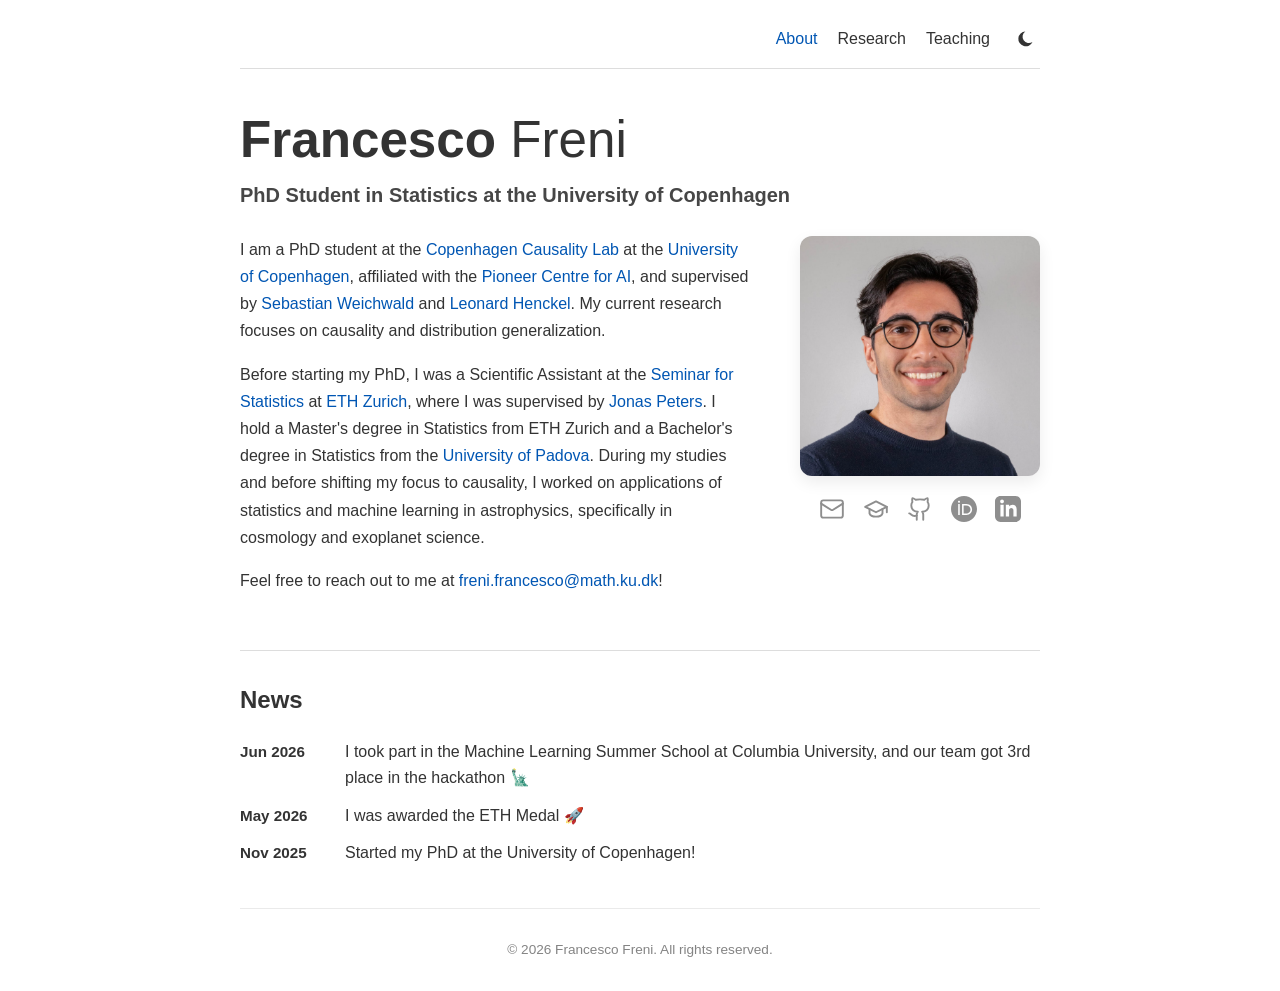
==== commit 61427603: "added news entry" ====
--- a/index.html
+++ b/index.html
@@ -89,6 +89,10 @@
             <h2>News</h2>
             <ul class="news-list">
                 <li class="news-item">
+                    <div class="news-date">Jun 2026</div>
+                    <div class="news-text">I took part in the Machine Learning Summer School at Columbia University, and our team got 3rd place in the hackathon 🗽</div>
+                </li>
+                <li class="news-item">
                     <div class="news-date">May 2026</div>
                     <div class="news-text">I was awarded the ETH Medal 🚀</div>
                 </li>
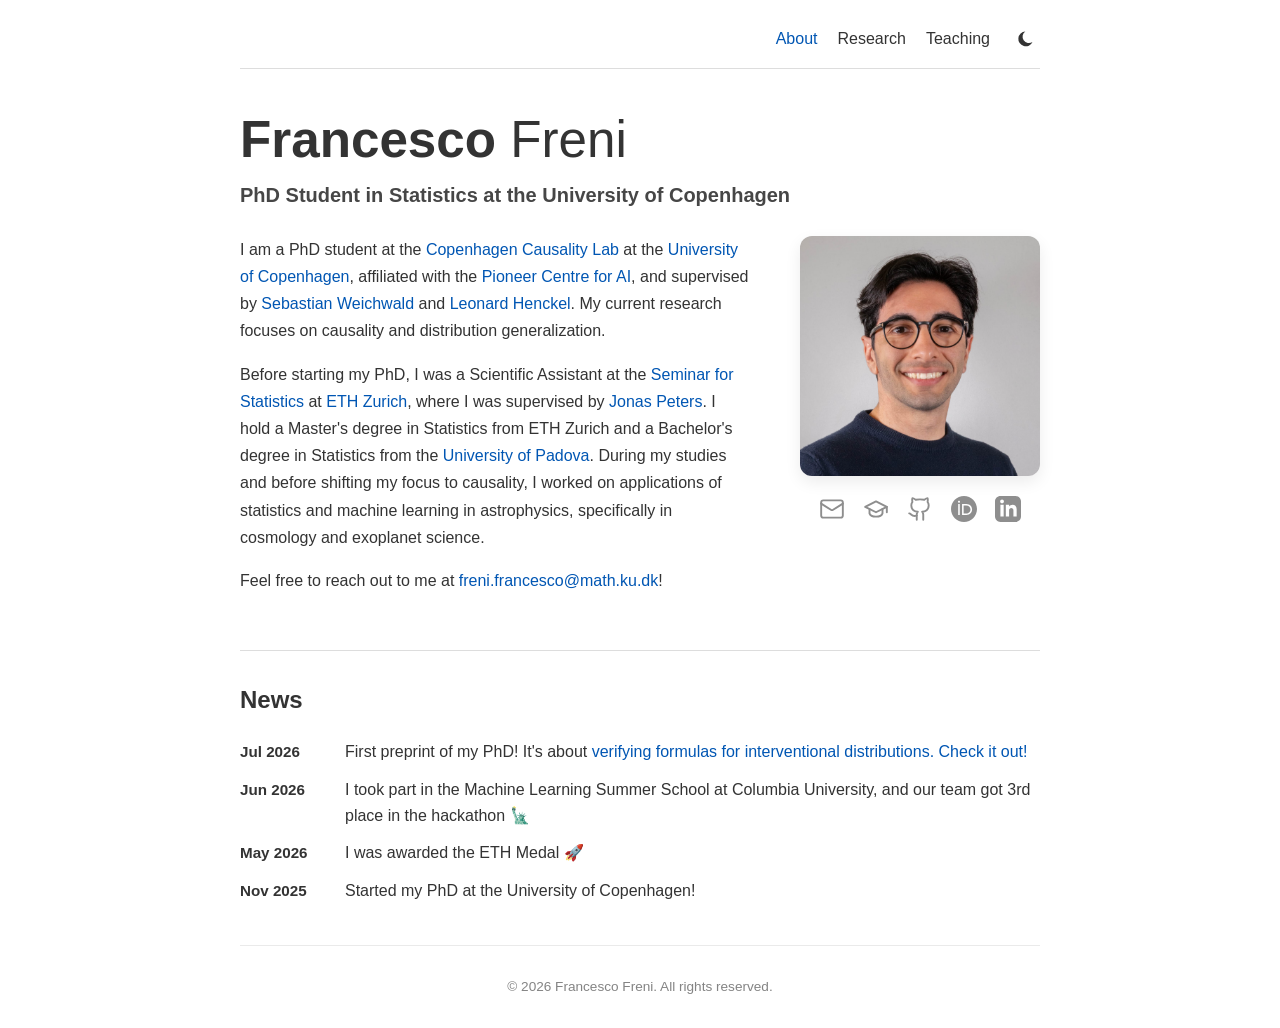
==== commit aa7c32de: "added news entry" ====
--- a/index.html
+++ b/index.html
@@ -89,6 +89,10 @@
             <h2>News</h2>
             <ul class="news-list">
                 <li class="news-item">
+                    <div class="news-date">Jul 2026</div>
+                    <div class="news-text">First preprint of my PhD! It's about <a href="https://arxiv.org/abs/2607.13883">verifying formulas for interventional distributions. Check it out!</a></div>
+                </li>
+                <li class="news-item">
                     <div class="news-date">Jun 2026</div>
                     <div class="news-text">I took part in the Machine Learning Summer School at Columbia University, and our team got 3rd place in the hackathon 🗽</div>
                 </li>
--- a/style.css
+++ b/style.css
@@ -832,4 +832,16 @@
     width: 100%;
     max-width: 240px;
   }
-}+}
+
+.pub-note {
+  font-size: 0.9rem;
+  text-align: right;
+  color: var(--text-color);
+  opacity: 0.75;
+  margin-top: 0;
+}
+
+hr.separator.pub-note-separator {
+  margin: 24px 0 6px;
+}
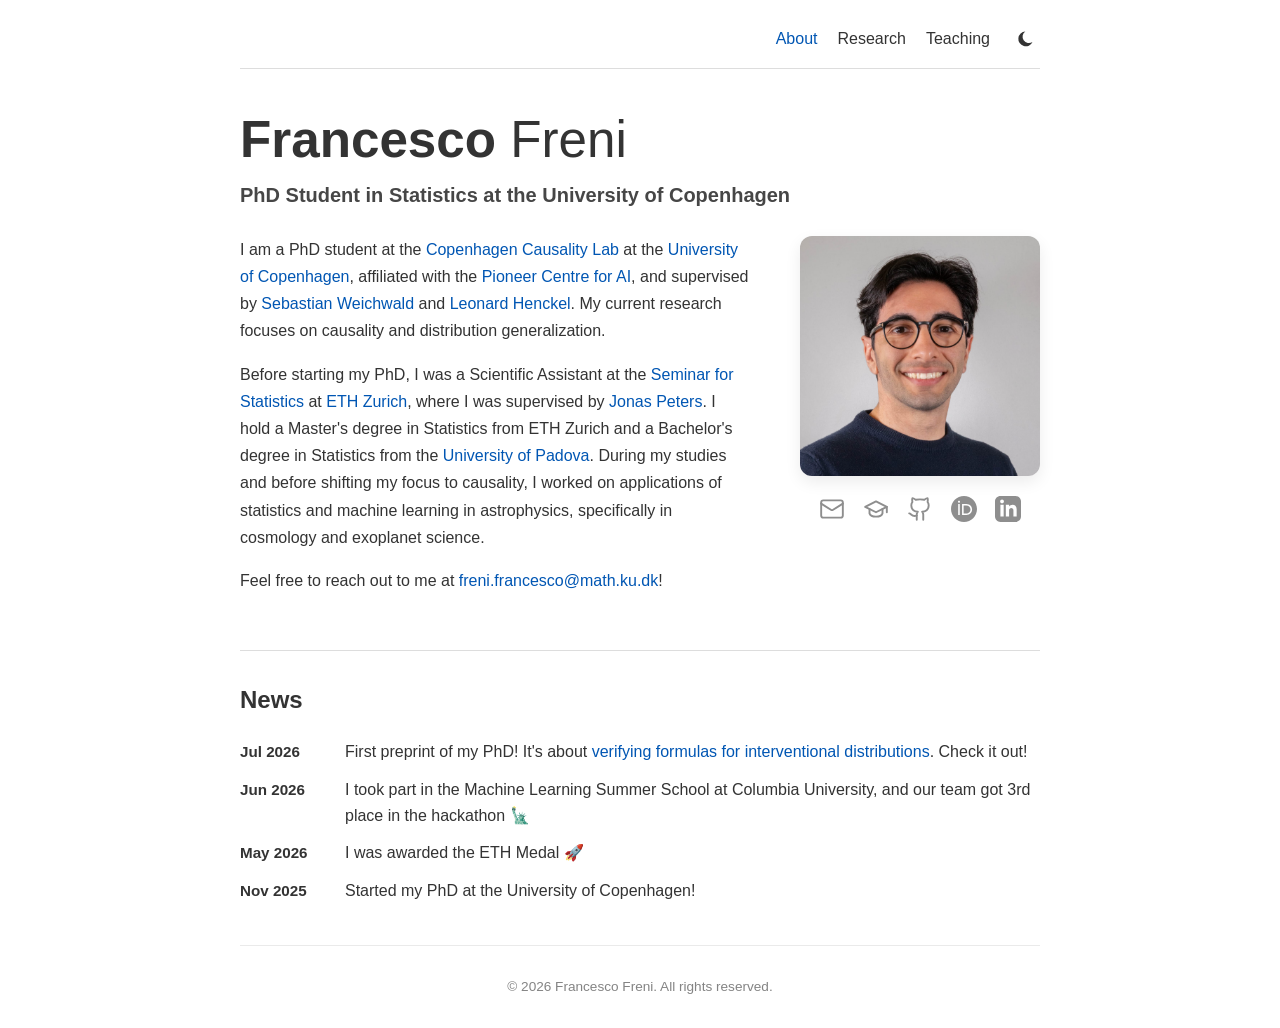
==== commit 37aa3a18: "fixed links" ====
--- a/index.html
+++ b/index.html
@@ -90,7 +90,7 @@
             <ul class="news-list">
                 <li class="news-item">
                     <div class="news-date">Jul 2026</div>
-                    <div class="news-text">First preprint of my PhD! It's about <a href="https://arxiv.org/abs/2607.13883">verifying formulas for interventional distributions. Check it out!</a></div>
+                    <div class="news-text">First preprint of my PhD! It's about <a href="https://arxiv.org/pdf/2607.13883">verifying formulas for interventional distributions</a>. Check it out!</div>
                 </li>
                 <li class="news-item">
                     <div class="news-date">Jun 2026</div>
